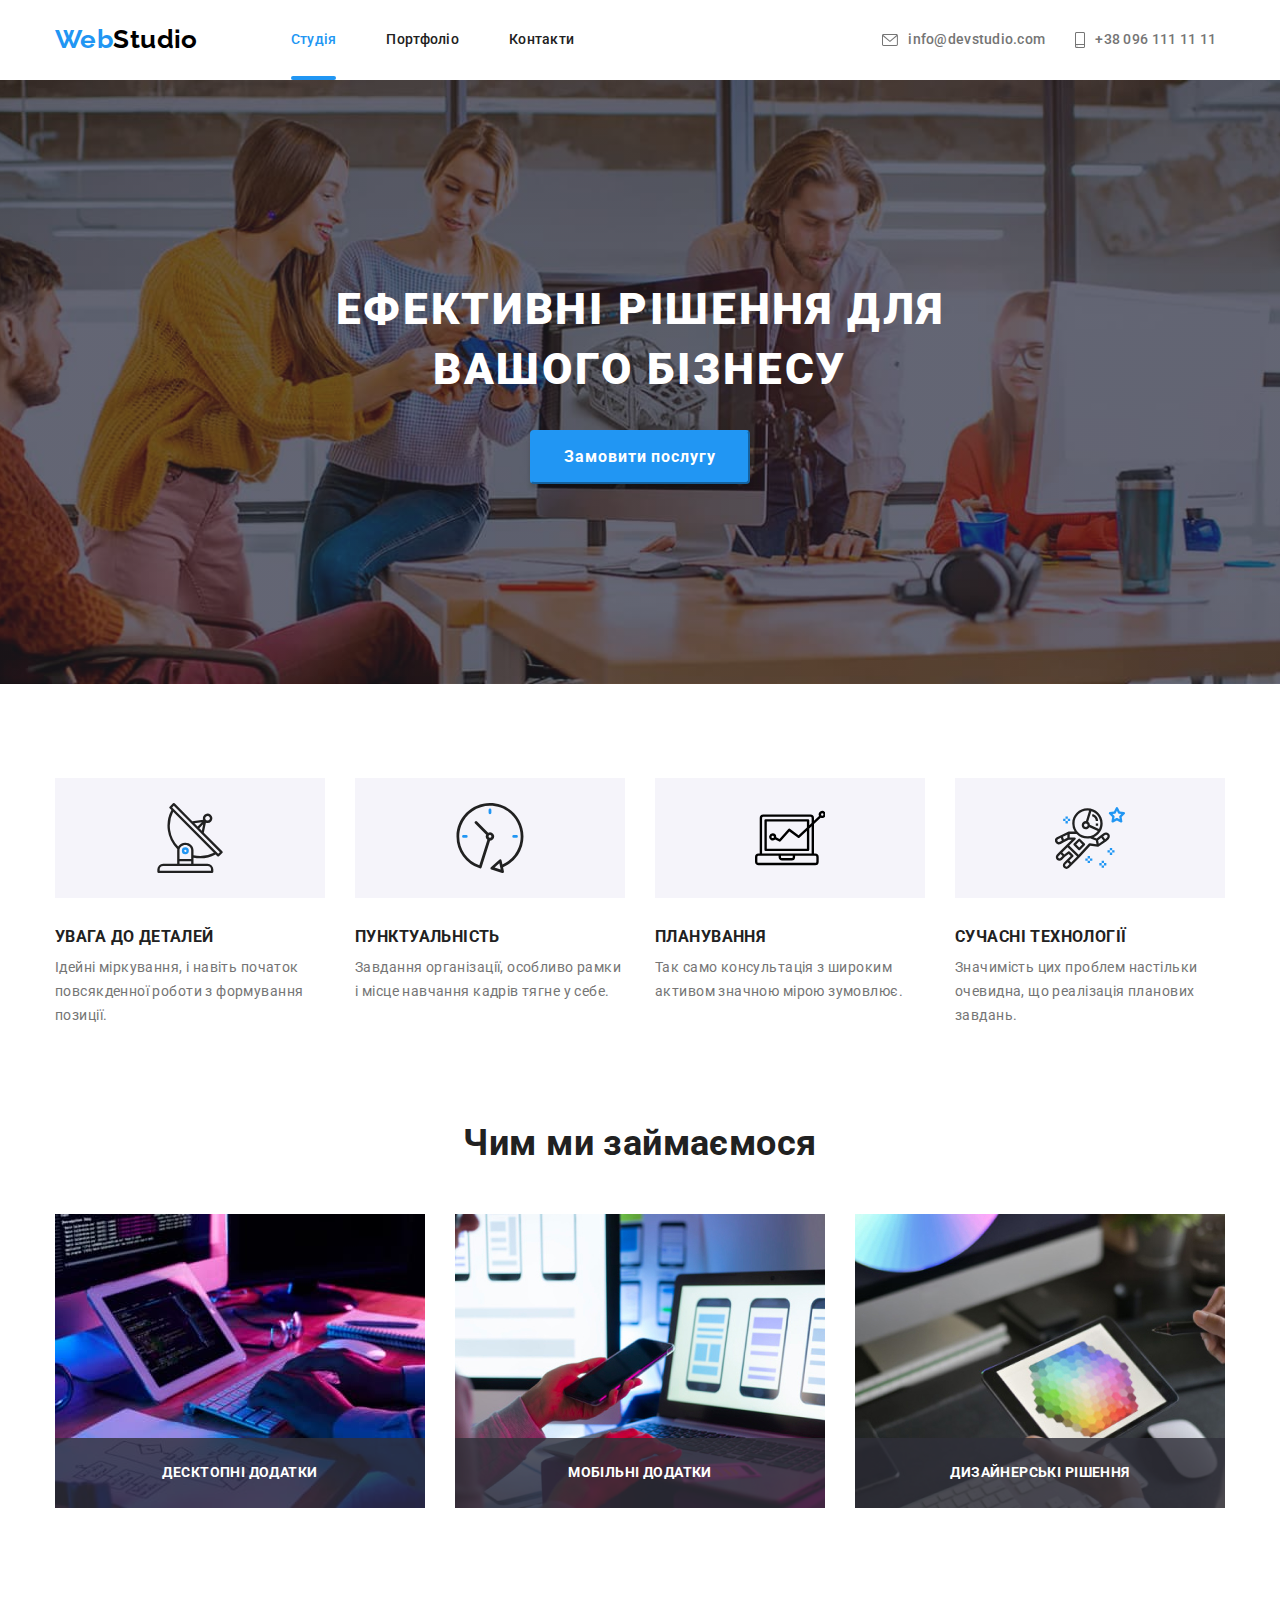
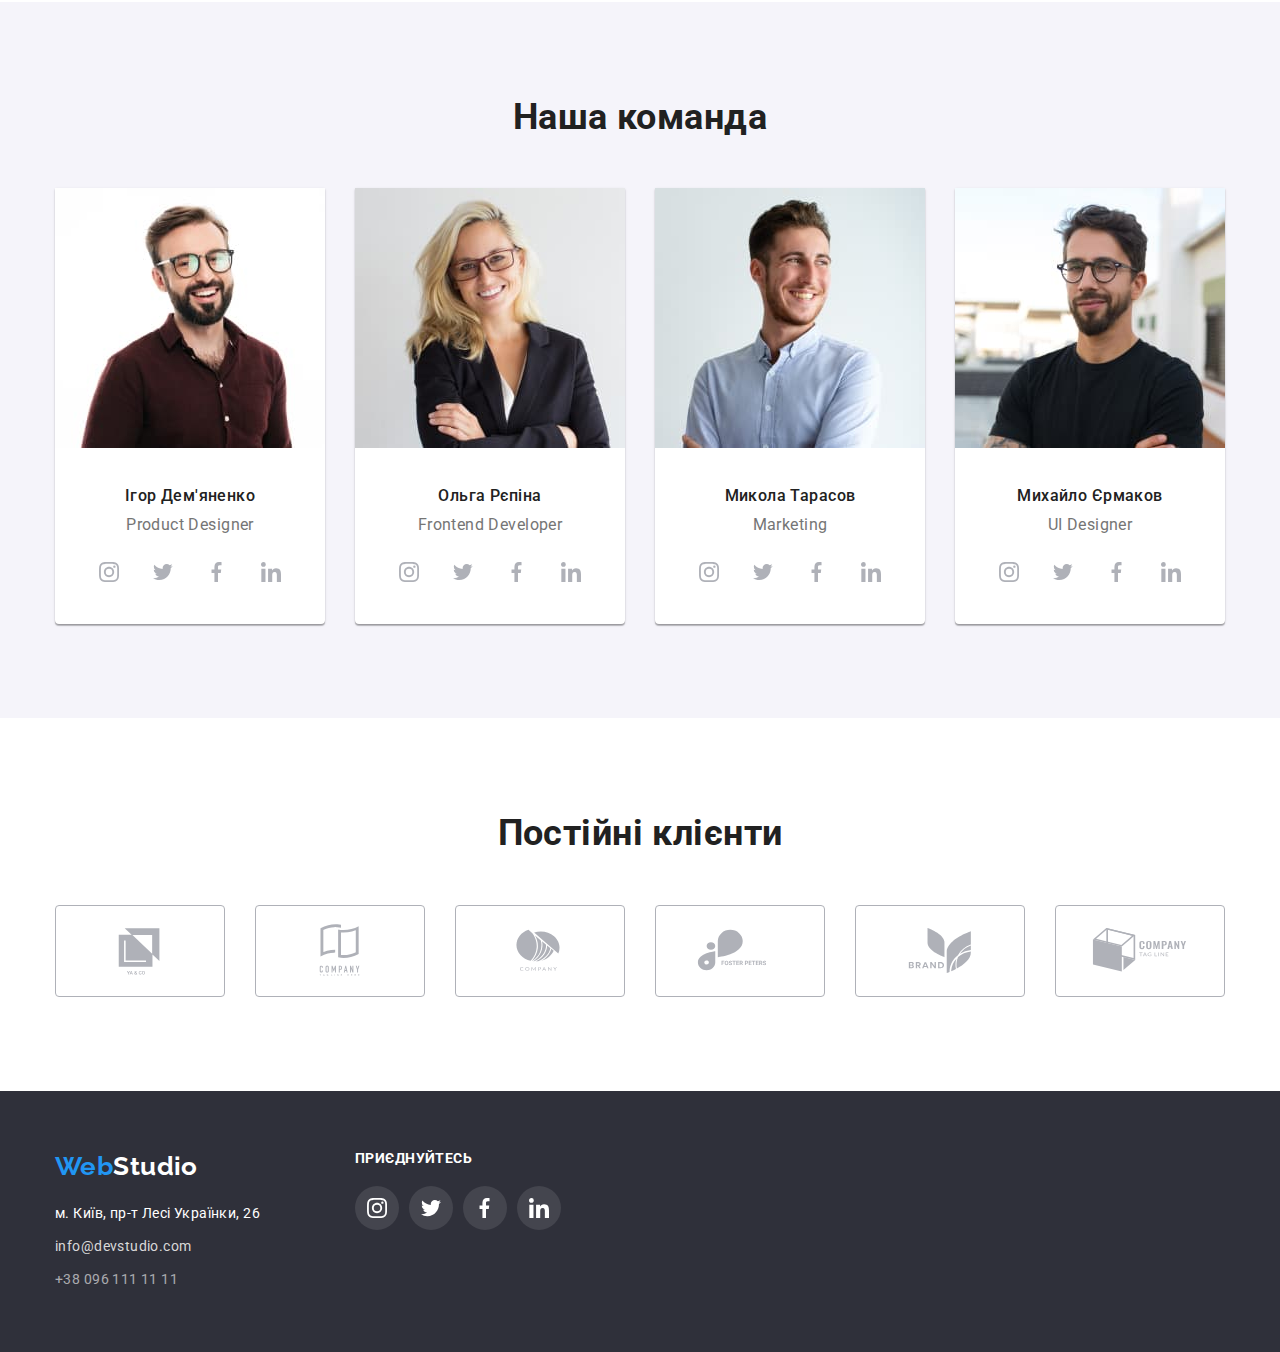
==== index.html @ 81629dce "copy hw5" ====
<!DOCTYPE html>
<html lang="uk">
  <head>
    <meta charset="UTF-8" />
    <meta http-equiv="X-UA-Compatible" content="IE=edge" />
    <meta name="viewport" content="width=device-width, initial-scale=1.0" />
    <title>WebStudio</title>
    <link
      rel="stylesheet"
      href="https://cdnjs.cloudflare.com/ajax/libs/modern-normalize/1.1.0/modern-normalize.min.css"
    />
    <link rel="stylesheet" href="./css/styles.css" />
    <link rel="preconnect" href="https://fonts.googleapis.com" />
    <link rel="preconnect" href="https://fonts.gstatic.com" crossorigin />
    <link
      href="https://fonts.googleapis.com/css2?family=Raleway:wght@700&family=Roboto:wght@400;500;700;900&display=swap"
      rel="stylesheet"
    />
  </head>
  <body>
    <header>
      <div class="container header">
        <a href="./index.html" class="logo link">
          <span class="accent">Web</span>Studio</a
        >
        <nav>
          <ul class="site-nav list">
            <li class="site--nav-item">
              <a href="./index.html" class="link current">Студія</a>
            </li>
            <li class="site--nav-item">
              <a href="./portfolio.html" class="link">Портфоліо</a>
            </li>
            <li class="site--nav-item">
              <a href="#" class="link">Контакти</a>
            </li>
          </ul>
        </nav>
        <ul class="contact-list list">
          <li class="contact-list-item">
            <a href="mailto:info@devstudio.com" class="link contact-link">
              <svg class="contact-icon" width="16" height="12">
                <use href="./images/symbol-defs.svg#icon-envelope"></use>
              </svg>
              info@devstudio.com</a
            >
          </li>
          <li class="contact-list-item">
            <a href="tel:+380961111111" class="link contact-link">
              <svg class="contact-icon" width="10" height="16">
                <use href="./images/symbol-defs.svg#icon-smartphone"></use>
              </svg>
              +38 096 111 11 11</a
            >
          </li>
        </ul>
      </div>
    </header>
    <main>
      <section class="section hero">
        <div class="container hero-container">
          <h1 class="hero-title">Ефективні рішення для вашого бізнесу</h1>
          <button data-modal-open type="button" class="button">Замовити послугу</button>
        </div>
      </section>
      <section class="section">
        <div class="container">
          <h2 class="visually-hidden">Особливості</h2>
          <ul class="advances-list list">
            <li class="list-item">
              <div class="advances-icon">
                <svg width="70" height="70">
                  <use href="./images/symbol-defs.svg#icon-antenna"></use>
                </svg>
              </div>
              <h3 class="caption">УВАГА ДО ДЕТАЛЕЙ</h3>
              <p>
                Ідейні міркування, і навіть початок повсякденної роботи з
                формування позиції.
              </p>
            </li>
            <li class="list-item">
              <div class="advances-icon">
                <svg width="70" height="70">
                  <use href="./images/symbol-defs.svg#icon-clock"></use>
                </svg>
              </div>
              <h3 class="caption">ПУНКТУАЛЬНІСТЬ</h3>
              <p>
                Завдання організації, особливо рамки і місце навчання кадрів
                тягне у себе.
              </p>
            </li>
            <li class="list-item">
              <div class="advances-icon">
                <svg width="70" height="70">
                  <use href="./images/symbol-defs.svg#icon-monitor"></use>
                </svg>
              </div>
              <h3 class="caption">ПЛАНУВАННЯ</h3>
              <p>
                Так само консультація з широким активом значною мірою зумовлює.
              </p>
            </li>
            <li class="list-item">
              <div class="advances-icon">
                <svg width="70" height="70">
                  <use href="./images/symbol-defs.svg#icon-astronaut"></use>
                </svg>
              </div>
              <h3 class="caption">СУЧАСНІ ТЕХНОЛОГІЇ</h3>
              <p>
                Значимість цих проблем настільки очевидна, що реалізація
                планових завдань.
              </p>
            </li>
          </ul>
        </div>
      </section>
      <section class="section work">
        <div class="container">
          <h2 class="work-title">Чим ми займаємося</h2>
          <ul class="list work-list">
            <li class="work-list-item">
              <div class="name-photo-thumb">
                <img class="img"
                  src="./images/box1.jpg"
                  alt="процес програмування"
                  width="370"
                  height="294"
                />
                <div class="name-photo"><h3 class="name-photo-text">ДЕСКТОПНІ ДОДАТКИ</h3></div>
              </div>
            </li>
            <li class="work-list-item">
              <div class="name-photo-thumb">
                <img class="img"
                  src="./images/box2.jpg"
                  alt="процес програмування"
                  width="370"
                  height="294"
                />
                <div class="name-photo"><h3 class="name-photo-text">МОБІЛЬНІ ДОДАТКИ</h3></div>
              </div>
            </li>
            <li class="work-list-item">
              <div class="name-photo-thumb">
                <img class="img"
                  src="./images/box3.jpg"
                  alt="процес програмування"
                  width="370"
                  height="294"
                />
                <div class="name-photo"><h3 class="name-photo-text">ДИЗАЙНЕРСЬКІ РІШЕННЯ</h3></div>
              </div>
            </li>
          </ul>
        </div>
      </section>
      <section class="section team">
        <div class="container">
          <h2 class="team-title">Наша команда</h2>
          <ul class="list team-list">
            <li class="team-list-item">
              <img
                class="team-photo"
                src="./images/img1.jpg"
                alt="Фото співробітника"
                width="270"
              />
              <h3 class="employee">Ігор Дем'яненко</h3>
              <p class="post">Product Designer</p>
              <ul class="list employee-icons">
                <li class="employee-link-item">
                  <a class="employee-link" href="">
                    <svg class="employee-social-icon" width="20" height="20">
                      <use
                        href="./images/symbol-defs.svg#icon-instagram"
                      ></use></svg>
                  </a>
                </li>
                <li class="employee-link-item">
                  <a class="employee-link" href="">
                    <svg class="employee-social-icon" width="20" height="20">
                      <use
                        href="./images/symbol-defs.svg#icon-twitter"
                      ></use></svg>
                  </a>
                </li>
                <li class="employee-link-item">
                  <a class="employee-link" href="">
                    <svg class="employee-social-icon" width="20" height="20">
                      <use
                        href="./images/symbol-defs.svg#icon-facebook"
                      ></use></svg>
                  </a>
                </li>
                <li class="employee-link-item">
                  <a class="employee-link" href="">
                    <svg class="employee-social-icon" width="20" height="20">
                      <use
                        href="./images/symbol-defs.svg#icon-linkedin"
                      ></use></svg>
                  </a>
                </li>
              </ul>
            </li>
            <li class="team-list-item">
              <img
                class="team-photo"
                src="./images/img2.jpg"
                alt="Фото співробітника"
                width="270"
              />
              <h3 class="employee">Ольга Рєпіна</h3>
              <p class="post">Frontend Developer</p>
              <ul class="list employee-icons">
                <li class="employee-link-item">
                  <a class="employee-link" href="">
                    <svg class="employee-social-icon" width="20" height="20">
                      <use
                        href="./images/symbol-defs.svg#icon-instagram"
                      ></use></svg>
                  </a>
                </li>
                <li class="employee-link-item">
                  <a class="employee-link" href="">
                    <svg class="employee-social-icon" width="20" height="20">
                      <use
                        href="./images/symbol-defs.svg#icon-twitter"
                      ></use></svg>
                  </a>
                </li>
                <li class="employee-link-item">
                  <a class="employee-link" href="">
                    <svg class="employee-social-icon" width="20" height="20">
                      <use
                        href="./images/symbol-defs.svg#icon-facebook"
                      ></use></svg>
                  </a>
                </li>
                <li class="employee-link-item">
                  <a class="employee-link" href="">
                    <svg class="employee-social-icon" width="20" height="20">
                      <use
                        href="./images/symbol-defs.svg#icon-linkedin"
                      ></use></svg>
                  </a>
                </li>
              </ul>
            </li>
            <li class="team-list-item">
              <img
                class="team-photo"
                src="./images/img3.jpg"
                alt="Фото співробітника"
                width="270"
              />
              <h3 class="employee">Микола Тарасов</h3>
              <p class="post">Marketing</p>
              <ul class="list employee-icons">
                <li class="employee-link-item">
                  <a class="employee-link" href="">
                    <svg class="employee-social-icon" width="20" height="20">
                      <use
                        href="./images/symbol-defs.svg#icon-instagram"
                      ></use></svg>
                  </a>
                </li>
                <li class="employee-link-item">
                  <a class="employee-link" href="">
                    <svg class="employee-social-icon" width="20" height="20">
                      <use
                        href="./images/symbol-defs.svg#icon-twitter"
                      ></use></svg>
                  </a>
                </li>
                <li class="employee-link-item">
                  <a class="employee-link" href="">
                    <svg class="employee-social-icon" width="20" height="20">
                      <use
                        href="./images/symbol-defs.svg#icon-facebook"
                      ></use></svg>
                  </a>
                </li>
                <li class="employee-link-item">
                  <a class="employee-link" href="">
                    <svg class="employee-social-icon" width="20" height="20">
                      <use
                        href="./images/symbol-defs.svg#icon-linkedin"
                      ></use></svg>
                  </a>
                </li>
              </ul>
            </li>
            <li class="team-list-item">
              <img
                class="team-photo"
                src="./images/img4.jpg"
                alt="Фото співробітника"
                width="270"
              />
              <h3 class="employee">Михайло Єрмаков</h3>
              <p class="post">UI Designer</p>
              <ul class="list employee-icons">
                <li class="employee-link-item">
                  <a class="employee-link" href="">
                    <svg class="employee-social-icon" width="20" height="20">
                      <use
                        href="./images/symbol-defs.svg#icon-instagram"
                      ></use></svg>
                  </a>
                </li>
                <li class="employee-link-item">
                  <a class="employee-link" href="">
                    <svg class="employee-social-icon" width="20" height="20">
                      <use
                        href="./images/symbol-defs.svg#icon-twitter"
                      ></use></svg>
                  </a>
                </li>
                <li class="employee-link-item">
                  <a class="employee-link" href="">
                    <svg class="employee-social-icon" width="20" height="20">
                      <use
                        href="./images/symbol-defs.svg#icon-facebook"
                      ></use></svg>
                  </a>
                </li>
                <li class="employee-link-item">
                  <a class="employee-link" href="">
                    <svg class="employee-social-icon" width="20" height="20">
                      <use
                        href="./images/symbol-defs.svg#icon-linkedin"
                      ></use></svg>
                  </a>
                </li>
              </ul>
            </li>
          </ul>
        </div>
      </section>
      <section class="section">
        <div class="container">
          <h2 class="clients-title">Постійні клієнти</h2>
          <ul class="list clients-list">
            <li>
              <a class="clients-links" href="">
                <svg class="clients-icon" width="106" height="60">
                  <use href="./images/symbol-defs.svg#icon-client1"></use>
                </svg>
              </a>
            </li>
            <li>
              <a class="clients-links" href="">
                <svg class="clients-icon" width="106" height="60">
                  <use href="./images/symbol-defs.svg#icon-client2"></use>
                </svg>
              </a>
            </li>
            <li>
              <a class="clients-links" href="">
                <svg class="clients-icon" width="106" height="60">
                  <use href="./images/symbol-defs.svg#icon-client3"></use>
                </svg>
              </a>
            </li>
            <li>
              <a class="clients-links" href="">
                <svg class="clients-icon" width="106" height="60">
                  <use href="./images/symbol-defs.svg#icon-client4"></use>
                </svg>
              </a>
            </li>
            <li>
              <a class="clients-links" href="">
                <svg class="clients-icon" width="106" height="60">
                  <use href="./images/symbol-defs.svg#icon-client5"></use>
                </svg>
              </a>
            </li>
            <li>
              <a class="clients-links" href="">
                <svg class="clients-icon" width="106" height="60">
                  <use href="./images/symbol-defs.svg#icon-client6"></use>
                </svg>
              </a>
            </li>
          </ul>
        </div>
      </section>
    </main>
    <footer class="footer">
      <div class="container footer-container">
        <div class="address-block">
          <a href="./index.html" class="link logo-second"
            ><span class="accent">Web</span>Studio</a
          >
          <address>
            <ul class="address-list list">
              <li>
                <a
                  href="https://goo.gl/maps/CPtrU1FHBa2aNyZL9"
                  target="_blank"
                  rel="noopener noreferrer"
                  class="address link"
                  >м. Київ, пр-т Лесі Українки, 26</a
                >
              </li>
              <li>
                <a href="mailto:info@devstudio.com" class="mail link"
                  >info@devstudio.com</a
                >
              </li>
              <li>
                <a href="tel:+380961111111" class="tel link"
                  >+38 096 111 11 11</a>
              </li>
            </ul>
          </address>
        </div>
        <div class="join">
          <span class="join-us">ПРИЄДНУЙТЕСЬ</span>
          <ul class="list join-list">
            <li>
              <a class="join-link" href="">
                <svg width="20" height="20">
                  <use
                    href="./images/symbol-defs.svg#icon-instagram2"
                  ></use></svg>
              </a>
            </li>
            <li>
              <a class="join-link" href="">
                <svg width="20" height="20">
                  <use href="./images/symbol-defs.svg#icon-twitter2"></use></svg>
              </a>
            </li>
            <li>
              <a class="join-link" href="">
                <svg width="20" height="20">
                  <use
                    href="./images/symbol-defs.svg#icon-facebook2"
                  ></use></svg>
              </a>
            </li>
            <li>
              <a class="join-link" href="">
                <svg width="20" height="20">
                  <use
                    href="./images/symbol-defs.svg#icon-linkedin2"
                  ></use></svg>
              </a>
            </li>
          </ul>
        </div>
      </div>
    </footer>

    <div data-modal  class="backdrop is-hidden">
      <div class="modal">
        <button class="close-button" data-modal-close>
          <svg class="cross" width="11" height="11">
            <use href="./images/symbol-defs.svg#icon-cross"></use>
          </svg>
        </button>
        
      </div>
    </div>
    <script src="./js/modal.js"></script>
  </body>
</html>
---- css/styles.css ----
:root {
  --primary-text-color: #757575;
  --title-text-color: #212121;
  --accent-color: #2196f3;
  --hover-button-color: #188ce8;
  --primary-white-color: #ffffff;
  --background-color: #f5f5f5;
  --black-for-logo: #000000;
  --mail-color: #d9d9d9;
  --tel-color: rgba(255, 255, 255, 0.6);
  --button-color: #f5f4fa;
  --background-footer-color: #2f303a;
  --border-color: #eeeeee;
  --hero-background: #c4c4c4;
  --backrgound-link-footer: rgba(255, 255, 255, 0.1);
  --icons-color: #afb1b8;
}
/* general */
body {
  background-color: var(--primary-white-color);
  color: var(--primary-text-color);
  font-family: "Roboto", "Verdana", "Tahoma", sans-serif;
  font-style: normal;
  font-size: 14px;
  line-height: 1.71;
  letter-spacing: 0.03em;
}
h1,
h2,
h3,
p {
  margin-top: 0;
  margin-bottom: 0;
}
.list {
  list-style: none;
  margin: 0;
  padding: 0;
}
.link {
  text-decoration: none;
}
.container {
  width: 1200px;
  padding-left: 15px;
  padding-right: 15px;
  margin-left: auto;
  margin-right: auto;
}
.section {
  padding-top: 94px;
  padding-bottom: 94px;
}
/* -----------header------------- */

.container.header {
  display: flex;
  align-items: center;
}
.main-header {
  border-bottom: 1px solid #ececec;
}
.logo {
  display: flex;
  color: var(--black-for-logo);
  font-family: "Raleway", "Roboto", sans-serif;
  font-weight: 700;
  font-size: 26px;
  line-height: 1.2;
  margin-right: 93px;
}
.accent {
  color: var(--accent-color);
}

/* site-nav */
.site-nav {
  display: flex;
}
.site--nav-item {
  position: relative;
}
.site--nav-item:not(:last-child) {
  margin-right: 50px;
}
.site-nav .link {
  display: block;
  color: var(--title-text-color);
  font-weight: 500;
  line-height: 1.14;
  letter-spacing: 0.02em;
  padding-top: 32px;
  padding-bottom: 32px;
  transition-property: color;
  transition-duration: 250ms;
  transition-timing-function: cubic-bezier(0.4, 0, 0.2, 1);
}

.site-nav .link:hover,
.site-nav .link:focus {
  color: var(--accent-color);
}
/* contacts */
.contact-list {
  display: flex;
  margin-left: 308px;

  align-items: center;
}

.contact-list-item:not(:last-child) {
  margin-right: 30px;
}
.contact-link {
  display: flex;
  align-items: center;
  color: var(--primary-text-color);
  font-weight: 500;
  line-height: 1.14;
  letter-spacing: 0.02em;
  padding-top: 32px;
  padding-bottom: 32px;
  transition-property: color;
  transition-duration: 250ms;
  transition-timing-function: cubic-bezier(0.4, 0, 0.2, 1);
}

.contact-link:hover,
.contact-link:focus {
  color: var(--accent-color);
}

.contact-icon {
  margin-right: 10px;
  fill: currentColor;
}

.site-nav .current {
  color: var(--accent-color);
}

.current::after {
  content: "";
  position: absolute;
  width: 100%;
  height: 4px;
  border-radius: 2px;
  background-color: var(--accent-color);
  left: 0;
  bottom: 0;
}

/* footer */
.footer {
  background-color: var(--background-footer-color);
  padding-top: 60px;
  padding-bottom: 60px;
}
.footer-container {
  display: flex;
}
.logo-second {
  display: block;
  color: var(--primary-white-color);
  font-family: "Raleway", "Roboto", sans-serif;
  font-weight: 700;
  font-size: 26px;
  line-height: 1.2;
  margin-bottom: 20px;
}
.accent {
  color: var(--accent-color);
}
.address-list {
  font-style: normal;
}
.address-list .address {
  display: block;
  color: var(--primary-white-color);
  margin-bottom: 9px;
}

.address-list .mail {
  display: block;
  color: var(--mail-color);
  margin-bottom: 9px;
}
.address-list .tel {
  color: var(--tel-color);
}
.address,
.mail,
.tel {
  transition-property: color;
  transition-duration: 250ms;
  transition-timing-function: cubic-bezier(0.4, 0, 0.2, 1);
}
.address:hover,
.address:focus,
.mail:hover,
.mail:focus,
.tel:hover,
.tel:focus {
  color: var(--accent-color);
}

.join {
  margin-left: 95px;
}
.join-us {
  display: block;
  font-weight: 700;
  font-size: 14px;
  line-height: 1.14;
  letter-spacing: 0.03em;
  margin-bottom: 40px;
  color: var(--primary-white-color);
  margin-bottom: 20px;
}
.join-list {
  display: flex;
  gap: 10px;
}

.join-link {
  display: flex;
  align-items: center;
  justify-content: center;
  width: 44px;
  height: 44px;
  background-color: var(--backrgound-link-footer);
  border-radius: 50%;
  transition-property: background-color;
  transition-duration: 250ms;
  transition-timing-function: cubic-bezier(0.4, 0, 0.2, 1);
}

.join-link:hover,
.join-link:focus {
  background-color: var(--accent-color);
}
/* main page */

/* hero */
.section.hero {
  max-width: 1600px;
  padding-top: 200px;
  padding-bottom: 200px;
  background-image: linear-gradient(
      rgba(47, 48, 58, 0.4),
      rgba(47, 48, 58, 0.4)
    ),
    url(../images/herobackgroun.jpg);
  background-repeat: no-repeat;
  background-position: 50% 50%;
  background-color: var(--hero-background);
  margin-left: auto;
  margin-right: auto;
  background-size: cover;
}

.hero {
  text-align: center;
}

.hero-title {
  margin-bottom: 30px;
  width: 696px;
  margin-left: auto;
  margin-right: auto;
  color: var(--primary-white-color);
  font-weight: 900;
  font-size: 44px;
  line-height: 1.36;
  text-align: center;
  letter-spacing: 0.06em;
  text-transform: uppercase;
}
.button {
  padding: 10px 32px;
  color: var(--primary-white-color);
  background-color: var(--accent-color);
  box-shadow: 0px 4px 4px rgba(0, 0, 0, 0.15);
  border-radius: 4px;
  border-color: var(--accent-color);
  font-weight: 700;
  font-size: 16px;
  line-height: 1.88;
  text-align: center;
  letter-spacing: 0.06em;
  cursor: pointer;
  transition-property: background-color;
  transition-duration: 250ms;
  transition-timing-function: cubic-bezier(0.4, 0, 0.2, 1);
}
.button:hover,
.button:focus {
  background-color: var(--hover-button-color);
}

/* advances */
.advances-list.list {
  display: flex;
}
.advances-list .list-item:not(:last-child) {
  margin-right: 30px;
}
.visually-hidden {
  position: absolute;
  white-space: nowrap;
  width: 1px;
  height: 1px;
  overflow: hidden;
  border: 0;
  padding: 0;
  clip: rect(0 0 0 0);
  clip-path: inset(50%);
  margin: -1px;
}

.advances-icon {
  display: flex;
  background-color: var(--button-color);
  width: 270px;
  height: 120px;
  align-items: center;
  justify-content: center;
  margin-bottom: 30px;
}
.caption {
  color: var(--title-text-color);
  font-weight: 700;
  line-height: 1.14;
  margin-bottom: 10px;
}

/* our work */
.section.work {
  padding-top: 0px;
}
.work-list {
  display: flex;
}
.work-list-item:not(:last-child) {
  margin-right: 30px;
}
/* .work-list-item {
  list-style: none;
} */
.work-title,
.team-title,
.clients-title {
  color: var(--title-text-color);
  font-weight: 700;
  font-size: 36px;
  line-height: 1.17;
  text-align: center;
  margin-bottom: 50px;
}
.img {
  display: block;
}
.name-photo-thumb {
  position: relative;
  display: block;
}

.name-photo {
  position: absolute;
  left: 0;
  bottom: 0;
  display: flex;
  justify-content: center;
  align-items: center;
  width: 370px;
  height: 70px;
  background-color: rgba(47, 48, 58, 0.8);
}
.name-photo-text {
  font-weight: 700;
  font-size: 14px;
  line-height: 1.14;
  text-align: center;
  letter-spacing: 0.03em;
  color: rgba(255, 255, 255, 1);
}

/* team */
.team {
  background-color: var(--button-color);
}
.team-list {
  display: flex;
}
.team-list-item {
  background-color: var(--primary-white-color);
  box-shadow: 0px 1px 3px rgba(0, 0, 0, 0.12), 0px 1px 1px rgba(0, 0, 0, 0.14),
    0px 2px 1px rgba(0, 0, 0, 0.2);
  border-radius: 0px 0px 4px 4px;
}
.team-list-item:not(:last-child) {
  margin-right: 30px;
}
.team-photo {
  margin-bottom: 30px;
}
.employee {
  color: var(--title-text-color);
  font-weight: 500;
  font-size: 16px;
  line-height: 1.19;
  text-align: center;
  margin-bottom: 10px;
}
.post {
  margin-bottom: 16px;
  font-size: 16px;
  line-height: 1.19;
  text-align: center;
}

.employee-link {
  display: flex;
  align-items: center;
  justify-content: center;
  width: 44px;
  height: 44px;
  /* background-color: teal; */
  color: var(--icons-color);
  border-radius: 50%;
  margin-bottom: 30px;
  transition: background-color 250ms cubic-bezier(0.4, 0, 0.2, 1),
    color 250ms cubic-bezier(0.4, 0, 0.2, 1);
}
.employee-link:hover {
  background-color: var(--accent-color);
  color: var(--primary-white-color);
}

.employee-icons {
  display: flex;
  align-items: center;
  justify-content: center;
  gap: 10px;
}
.employee-social-icon {
  fill: currentColor;
}

/* ------------------CLIENTS------- */
.clients-title {
  margin-bottom: 50px;
}

.clients-list {
  display: flex;
  gap: 30px;
}
.clients-links {
  display: flex;
  justify-content: center;
  align-items: center;
  min-height: 92px;
  width: 170px;
  color: var(--icons-color);
  border-radius: 4px;
  border: 1px solid var(--icons-color);
  transition: border 250ms cubic-bezier(0.4, 0, 0.2, 1),
    color 250ms cubic-bezier(0.4, 0, 0.2, 1);
}

.clients-links:hover,
.clients-links:focus {
  color: var(--accent-color);
  border: 1px solid var(--accent-color);
}
.clients-icon {
  fill: currentColor;
}

/*--------------------------portfolio page------------------- */

.filter {
  display: flex;
  justify-content: center;
  margin-bottom: 50px;
}
.filter-button {
  padding: 6px 25px 6px 25px;
}
.filter-item:not(:last-child) {
  margin-right: 8px;
}
.filter-button {
  color: var(--title-text-color);
  font-family: "Roboto", sans-serif;
  font-style: normal;
  font-weight: 500;
  font-size: 16px;
  line-height: 1.62;
  border: none;
  cursor: pointer;
  border-radius: 4px;
  transition: background-color 250ms cubic-bezier(0.4, 0, 0.2, 1),
    color 250ms cubic-bezier(0.4, 0, 0.2, 1),
    box-shadow 250ms cubic-bezier(0.4, 0, 0.2, 1),
    border-radius 250ms cubic-bezier(0.4, 0, 0.2, 1);
}

.filter-button:hover,
.filter-button:focus {
  background-color: var(--accent-color);
  color: var(--primary-white-color);
  box-shadow: 0px 3px 1px rgba(0, 0, 0, 0.1), 0px 1px 2px rgba(0, 0, 0, 0.08),
    0px 2px 2px rgba(0, 0, 0, 0.12);
  border-radius: 4px;
}
.portfolio {
  display: flex;
  flex-wrap: wrap;
}
.portfolio-item {
  position: relative;
}
.overlay {
  position: relative;
  overflow: hidden;
}
.overlay-text {
  position: absolute;
  width: 100%;
  height: 100%;
  top: 0;
  left: 0;
  padding: 63px 24px;
  background-color: rgba(33, 150, 243, 0.9);
  transform: translateY(100%);
  transition: transform 250ms cubic-bezier(0.4, 0, 0.2, 1);
  color: var(--primary-white-color);
  font-size: 18px;
  line-height: 1.56;
  letter-spacing: 0.03em;
}
.portfolio-item:hover .overlay-text {
  transform: translateY(0);
}
/* .overlay-text {
  font-weight: 400;
  font-size: 18px;
  line-height: 1.56;
  letter-spacing: 0.03em;
  color: var(--primary-white-color);
 
} */

.portfolio-item {
  margin-right: 30px;
  margin-bottom: 30px;
  transition: box-shadow 250ms cubic-bezier(0.4, 0, 0.2, 1);
}
.portfolio-item:hover,
.portfolio-item:focus {
  box-shadow: 0px 1px 1px rgba(0, 0, 0, 0.12), 0px 4px 4px rgba(0, 0, 0, 0.06),
    1px 4px 6px rgba(0, 0, 0, 0.16);
}
.portfolio-photo {
  display: block;
}
.border {
  padding-top: 20px;
  border-right: 1px solid var(--border-color);
  border-bottom: 1px solid var(--border-color);
  border-left: 1px solid var(--border-color);
}
.portfolio-item:nth-child(3n) {
  margin-right: 0;
}
.portfolio-item:nth-last-child(-n + 3) {
  margin-bottom: 0;
}

.name {
  color: var(--title-text-color);
  font-weight: 700;
  font-size: 18px;
  line-height: 2;
  letter-spacing: 0.06em;
  margin-left: 24px;
  margin-bottom: 4px;
}

.form {
  color: var(--primary-text-color);
  font-size: 16px;
  line-height: 1.88;
  margin-left: 24px;
  margin-bottom: 20px;
}

.backdrop {
  position: fixed;
  top: 0;
  left: 0;
  width: 100%;
  height: 100%;
  background-color: rgba(0, 0, 0, 0.2);
}
.backdrop.is-hidden {
  opacity: 0;
  pointer-events: none;
  visibility: hidden;
}

.modal {
  position: absolute;
  top: 50%;
  left: 50%;
  transform: translate(-50%, -50%) scaleX(1);
  min-width: 528px;
  min-height: 581px;
  background-color: rgba(255, 255, 255, 1);
  transition: transform 250ms cubic-bezier(0.4, 0, 0.2, 1);
}
.backdrop.is-hidden .modal {
  transform: translate(-50%, -50%) scaleX(0.1);
}
.close-button {
  position: absolute;
  top: 8px;
  right: 8px;
  background: var(--primary-white-color);
  border: 1px solid rgba(0, 0, 0, 0.1);
  border-radius: 50%;
  width: 30px;
  height: 30px;
  display: flex;
  align-items: center;
  justify-content: center;
  transition: border 250ms cubic-bezier(0.4, 0, 0.2, 1);
}
.close-button:hover,
.close-button:focus {
  border: 1px solid var(--accent-color);
}
.cross {
  fill: var(--black-for-logo);
}
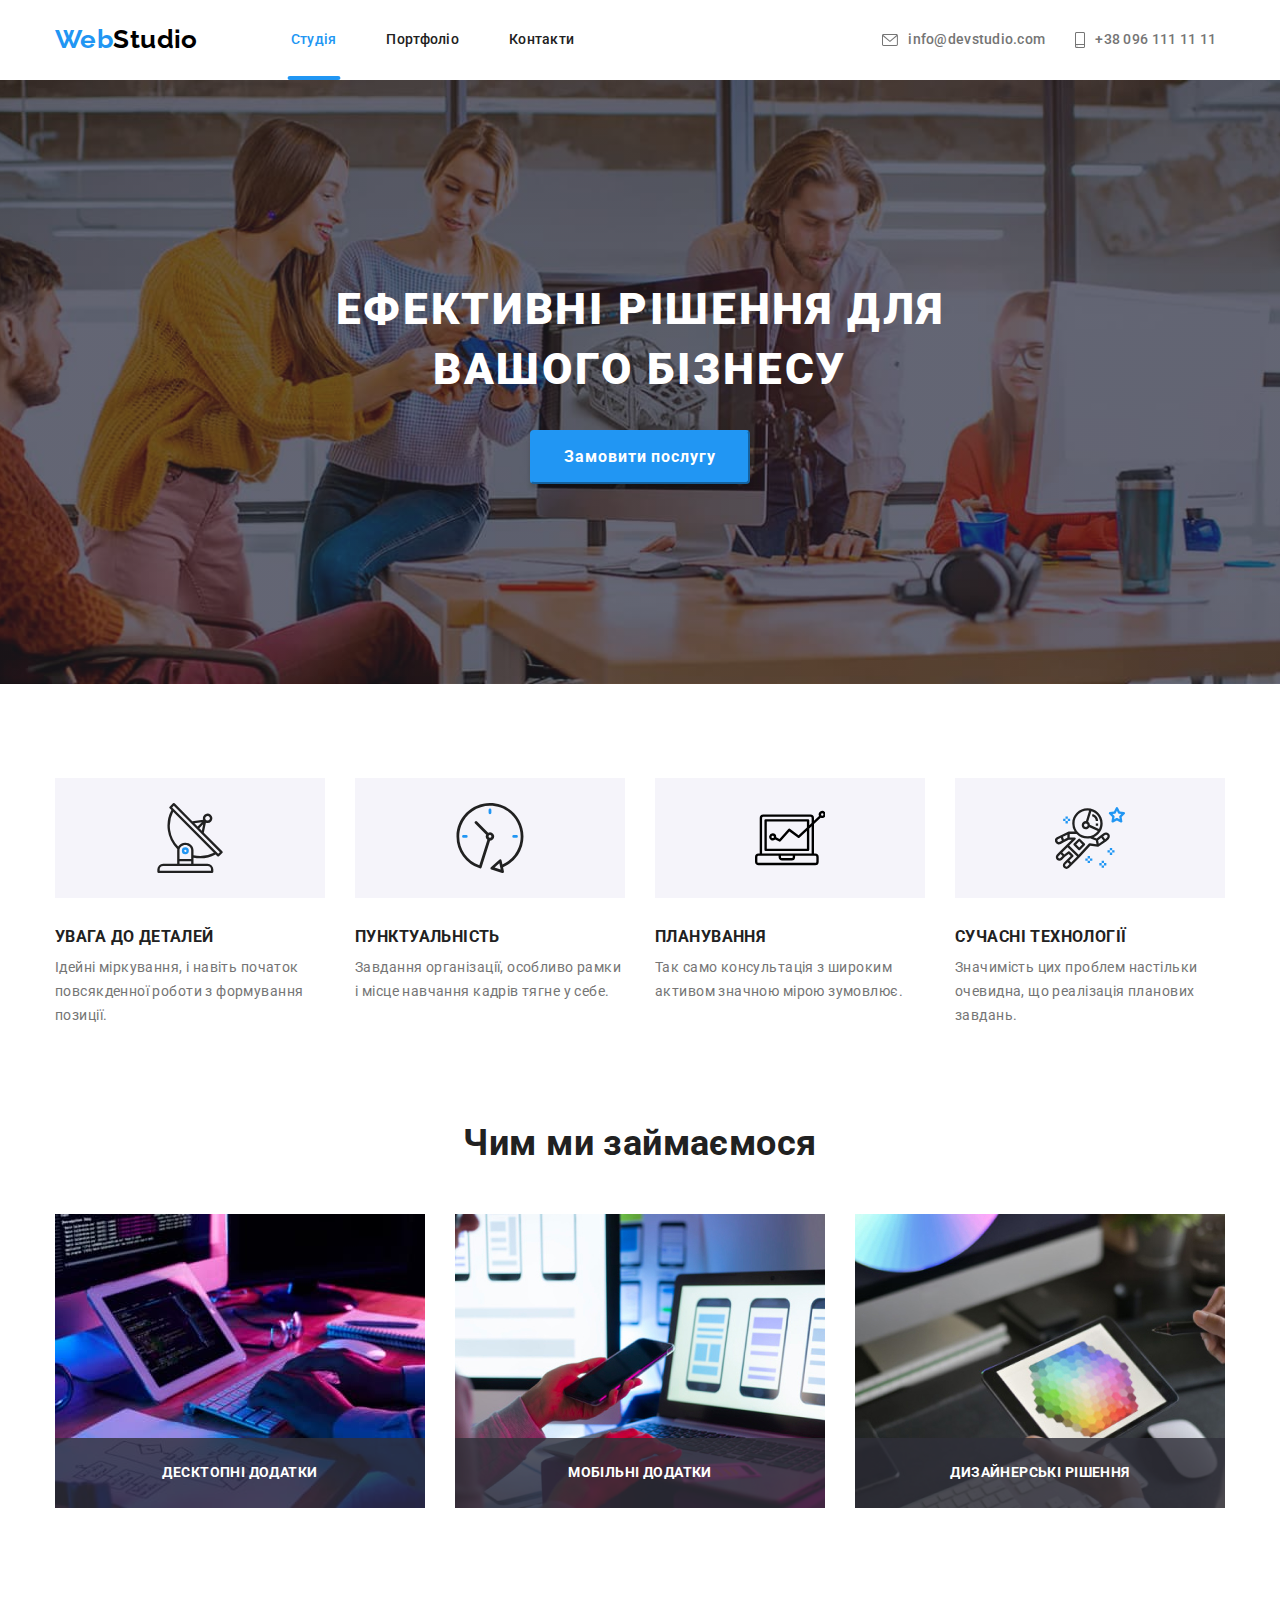
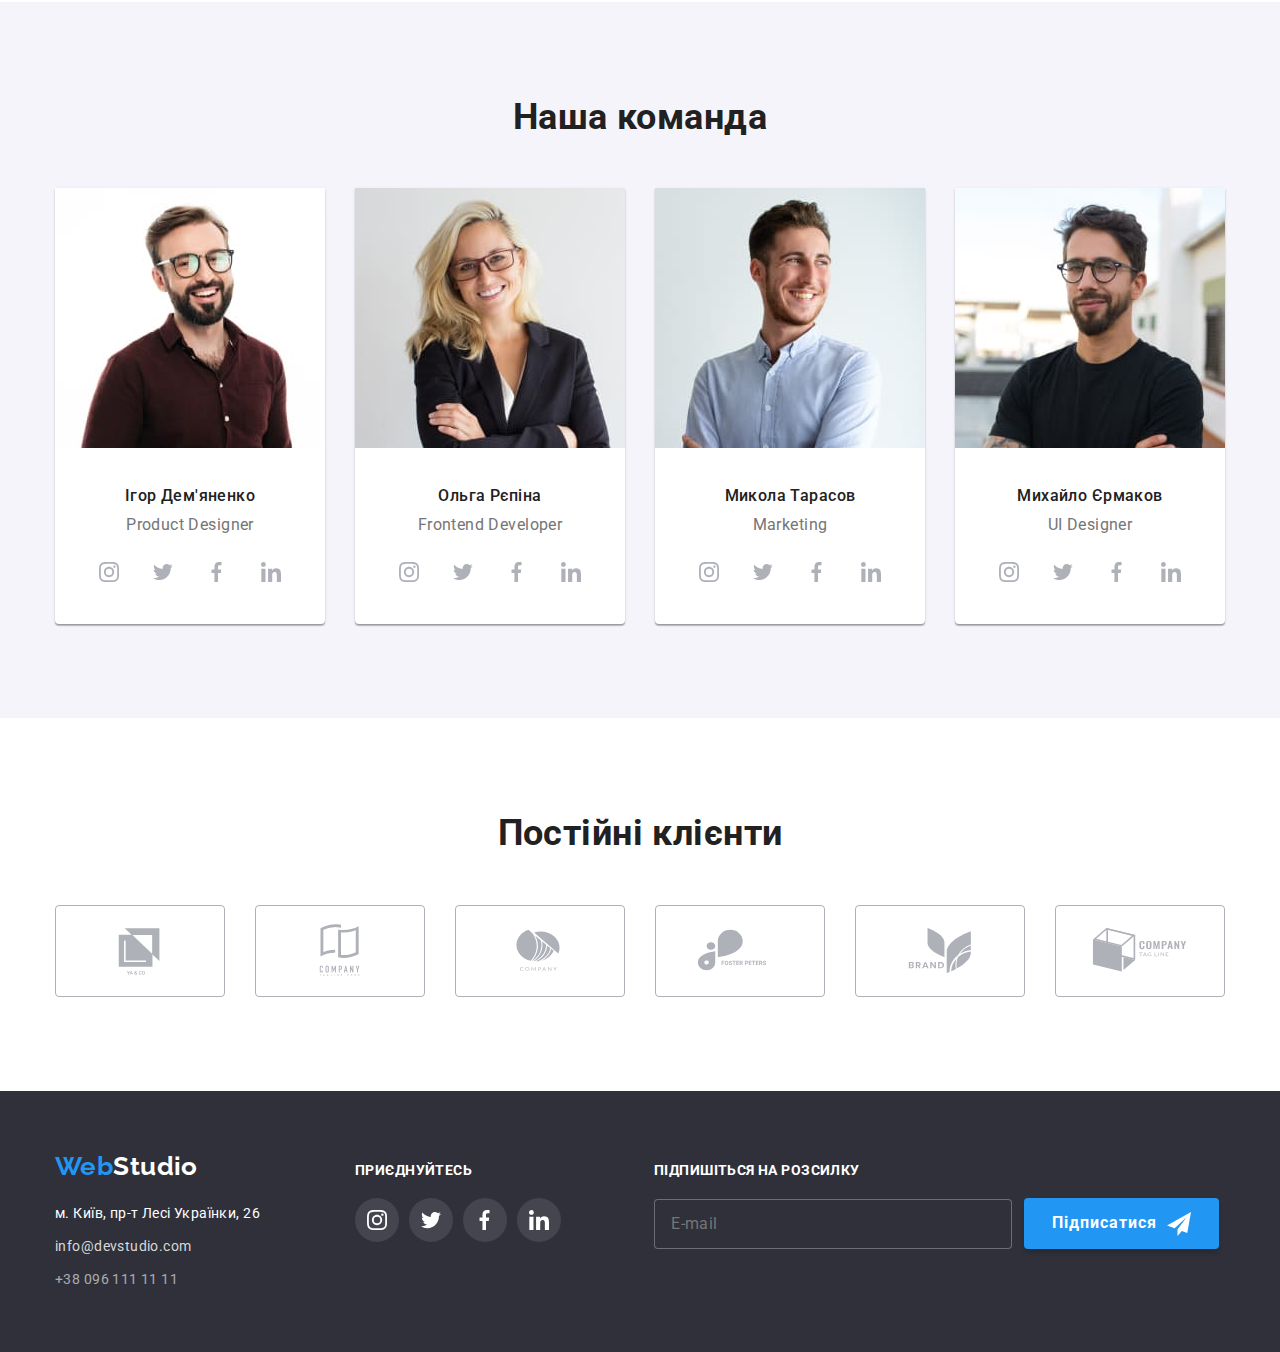
==== commit 38f903f3: "Update index.html" ====
--- a/index.html
+++ b/index.html
@@ -394,8 +394,7 @@
       <div class="container footer-container">
         <div class="address-block">
           <a href="./index.html" class="link logo-second"
-            ><span class="accent">Web</span>Studio</a
-          >
+            ><span class="accent">Web</span>Studio</a>
           <address>
             <ul class="address-list list">
               <li>
@@ -454,6 +453,24 @@
             </li>
           </ul>
         </div>
+
+        <div class="sign-up">
+          <form class="form-sign-up">
+
+              <p class="sign-up-title">ПІДПИШІТЬСЯ НА РОЗСИЛКУ</p>
+              <div class="sign-up-block">
+                <lable for="user-email" class="email-lable"></lable>
+                <input class="sign-up-email" type="email" name="email" id="user-email" placeholder="E-mail">
+                <button type="submit" class="btn-sign-up">Підписатися
+                  <svg class="plane-img" width="24" height="24">
+                    <use href="./images/symbol-defs.svg#plane"></use>
+                  </svg>
+                </button>
+              </div>
+          </form>
+
+      </div>
+
       </div>
     </footer>
 
@@ -465,6 +482,59 @@
           </svg>
         </button>
         
+
+        <div class="form-container">
+          <form class="user-information">
+              <h2 class="form-title">Залиште свої дані, ми вам передзвонимо</h2>
+
+              <label class="personal-inf">Ім'я
+              <div class="decor">
+              <input type="text" class="personal-data" name="user-name" autofocus>
+              <svg class="modal-icon" width="18" height="18">
+                  <use href="./images/symbol-defs.svg#icon-human"></use>
+              </svg>
+              </div>
+              </label>
+
+              <label class="personal-inf">Телефон
+              <div class="decor">
+              <input type="tel" name="user-tel" class="personal-data">
+              <svg class="modal-icon" width="18" height="18">
+                  <use href="./images/symbol-defs.svg#icon-phone"></use>
+              </svg>
+              </div>
+              </label>
+
+              <label class="personal-inf">Пошта
+              <div class="decor">
+              <input type="email" name="user-email" class="personal-data">
+              <svg class="modal-icon" width="18" height="18">
+                  <use href="./images/symbol-defs.svg#icon-mail"></use>
+              </svg>
+              </div>
+              </label>
+
+              <label class="personal-inf">Коментар
+              <textarea name="comments" id="user-comment"  rows="10" placeholder="Введіть текст" class="personal-data text-comment"></textarea>
+              </label>
+
+              <label class="agreement">
+              <input type="checkbox" class="user-agreement" name="user-agreement" value="submit">
+              
+              <svg class="agreement-img">
+                  <use href="./images/symbol-defs.svg#icon-square" width="16" height="15"></use>
+              </svg>
+              <span class="agreement-img-before"></span>
+              <p class="agreement-input">Погоджуюся з розсилкою та приймаю <a href="" class="agreement-link">Умови договору</a> </p>
+              </label>
+
+              <button type="submit" class="btn-send">Відправити</button>
+
+
+          </form>
+          </div>
+
+
       </div>
     </div>
     <script src="./js/modal.js"></script>
--- a/css/styles.css
+++ b/css/styles.css
@@ -148,6 +148,7 @@
   background-color: var(--accent-color);
   left: 0;
   bottom: 0;
+  transform: scaleX(1.15);
 }
 
 /* footer */
@@ -158,6 +159,7 @@
 }
 .footer-container {
   display: flex;
+  align-items: baseline;
 }
 .logo-second {
   display: block;
@@ -207,6 +209,7 @@
 .join {
   margin-left: 95px;
 }
+
 .join-us {
   display: block;
   font-weight: 700;
@@ -238,6 +241,67 @@
 .join-link:hover,
 .join-link:focus {
   background-color: var(--accent-color);
+}
+
+.sign-up {
+  margin-left: 93px;
+}
+.sign-up-title {
+  font-weight: 700;
+  font-size: 14px;
+  line-height: 1.14;
+  letter-spacing: 0.03em;
+  color: var(--primary-white-color);
+  margin-bottom: 20px;
+}
+
+.btn-sign-up {
+  background: var(--accent-color);
+  box-shadow: 0px 4px 4px rgba(0, 0, 0, 0.15);
+  border: none;
+  border-radius: 4px;
+  font-weight: 700;
+  font-size: 16px;
+  line-height: 1.88;
+  display: flex;
+  align-items: center;
+  text-align: center;
+  letter-spacing: 0.06em;
+  color: var(--primary-white-color);
+  padding: 10px 28px;
+  margin-left: 12px;
+}
+.plane-img {
+  margin-left: 10px;
+}
+/* 
+.sign-up-email,
+.btn-sign-up {
+  display: block;
+} */
+
+.sign-up-block{
+  display: flex;
+  align-items: center;
+
+  justify-content: center;
+}
+.sign-up-email {
+  padding-left: 16px;
+  width: 358px;
+  height: 50px;
+  background-color: var(--background-footer-color);
+  border: 1px solid rgba(255, 255, 255, 0.3);
+  border-radius: 4px;
+
+  font-family: "Roboto";
+  font-style: normal;
+  font-weight: 400;
+  font-size: 16px;
+  line-height: 1.25;
+  letter-spacing: 0.03em;
+
+  color: rgba(255, 255, 255, 0.6);
 }
 /* main page */
 
@@ -637,6 +701,7 @@
   align-items: center;
   justify-content: center;
   transition: border 250ms cubic-bezier(0.4, 0, 0.2, 1);
+  
 }
 .close-button:hover,
 .close-button:focus {
@@ -646,3 +711,29 @@
   fill: var(--black-for-logo);
 }
 
+.form-container {
+  padding: 40px;
+  
+}
+
+.user-information {
+  text-align: center;
+justify-content: center;
+}
+.btn-send {
+  background: var(--accent-color);
+box-shadow: 0px 4px 4px rgba(0, 0, 0, 0.15);
+border-radius: 4px;
+border: none;
+padding: 10px 52px;
+display: flex;
+align-items: center;
+text-align: center;
+color: var(--primary-white-color);
+font-weight: 700;
+font-size: 16px;
+line-height: 1.88;
+letter-spacing: 0.06em;
+margin-left: auto;
+margin-right: auto;
+}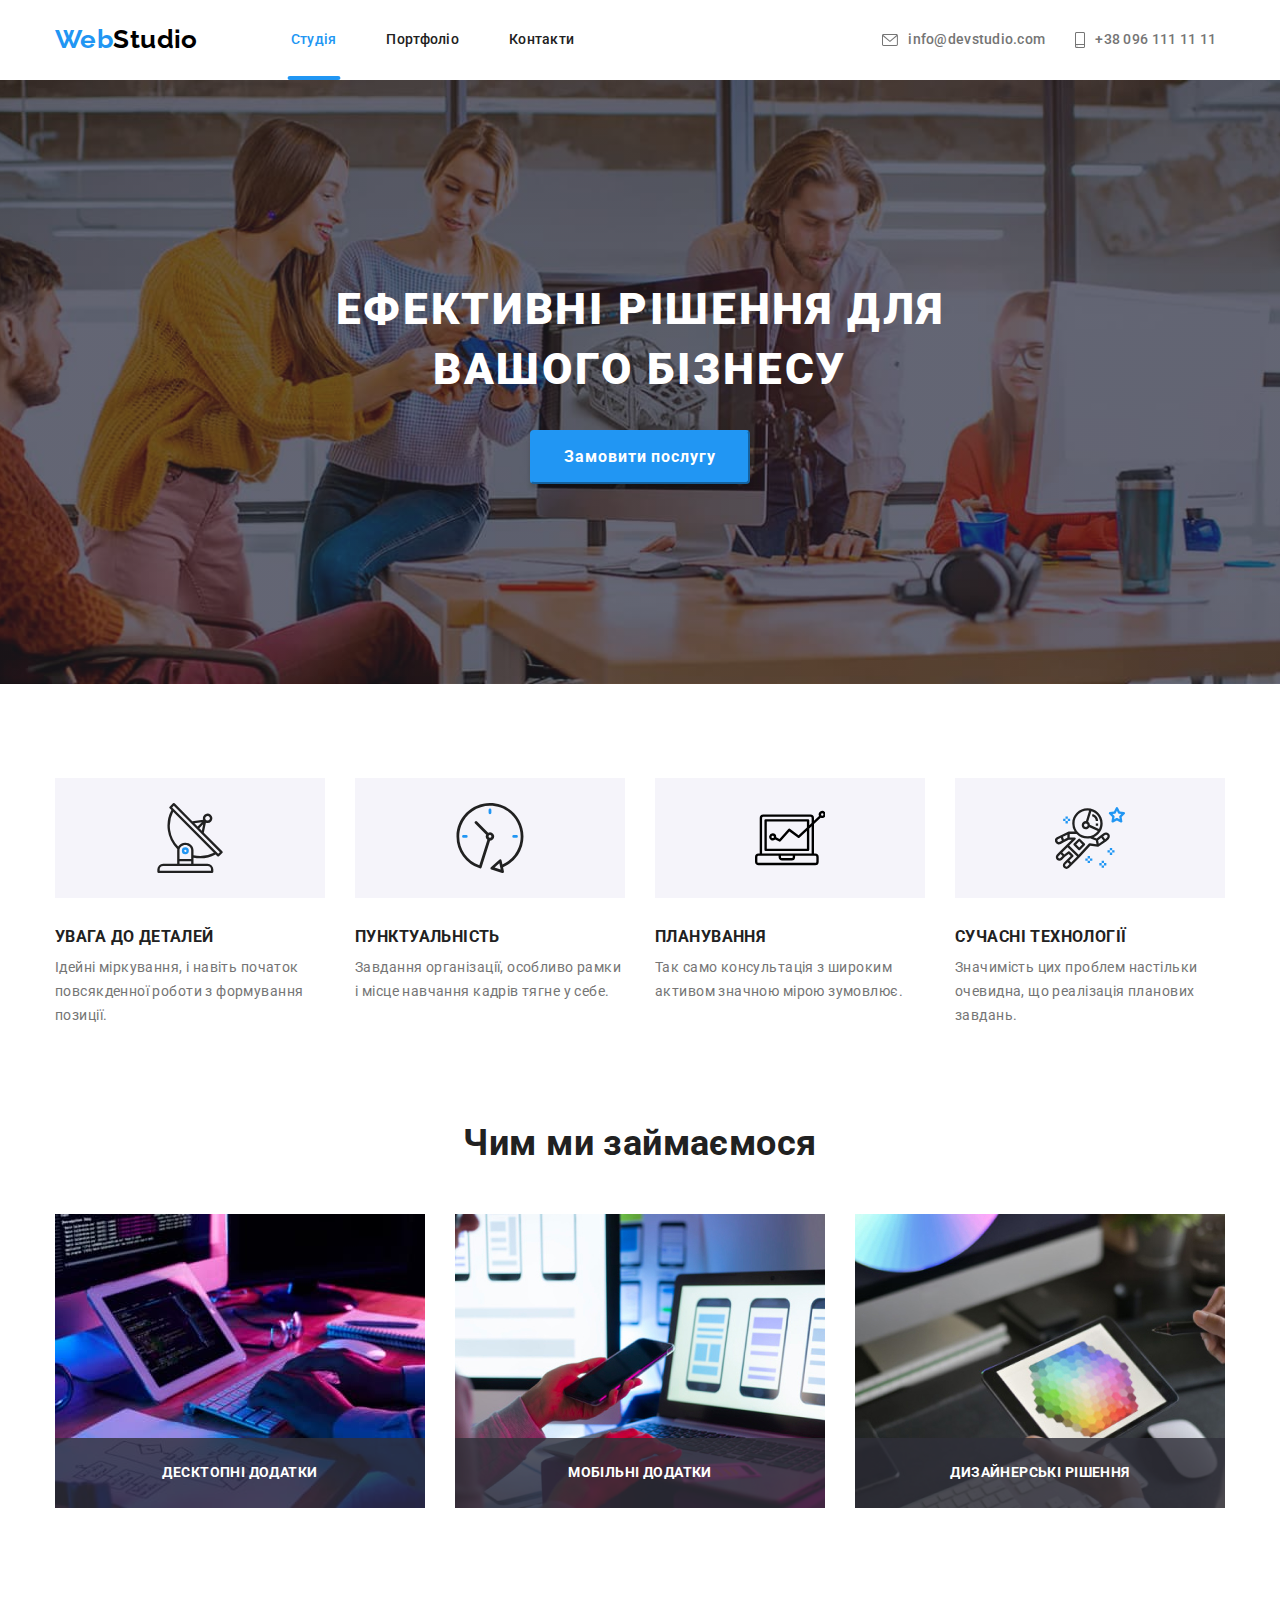
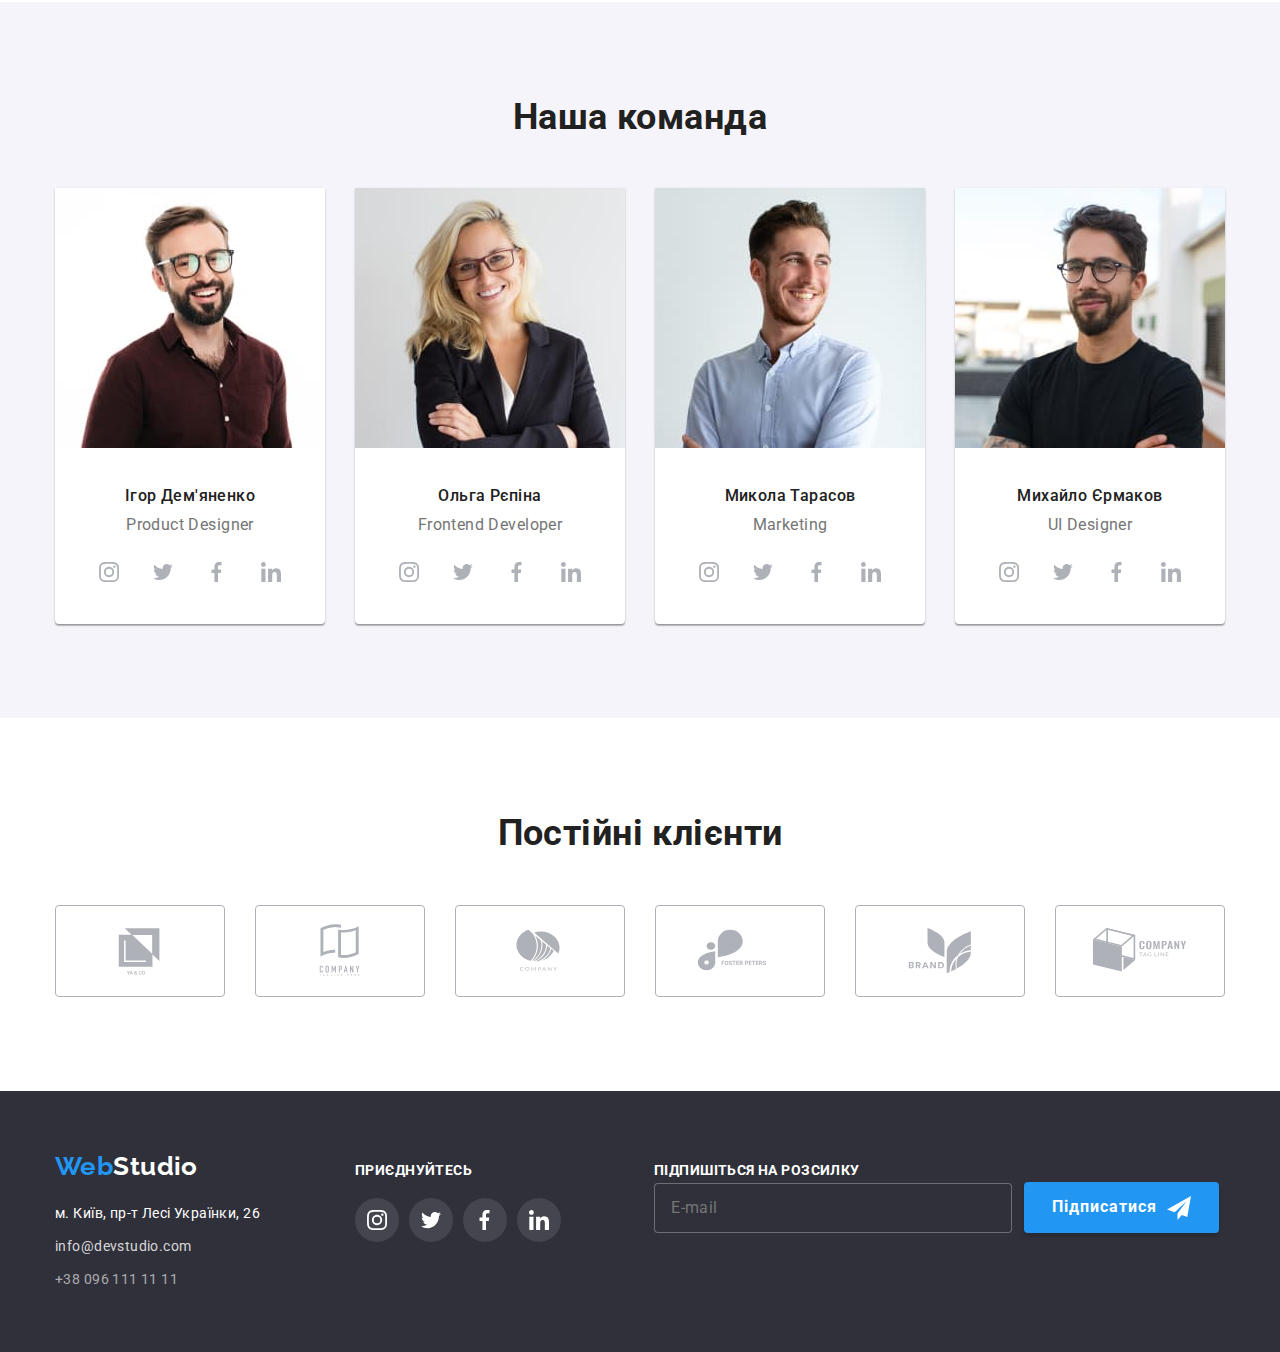
==== commit e0b82d85: "Update index.html" ====
--- a/index.html
+++ b/index.html
@@ -60,7 +60,9 @@
       <section class="section hero">
         <div class="container hero-container">
           <h1 class="hero-title">Ефективні рішення для вашого бізнесу</h1>
-          <button data-modal-open type="button" class="button">Замовити послугу</button>
+          <button data-modal-open type="button" class="button">
+            Замовити послугу
+          </button>
         </div>
       </section>
       <section class="section">
@@ -123,35 +125,44 @@
           <ul class="list work-list">
             <li class="work-list-item">
               <div class="name-photo-thumb">
-                <img class="img"
+                <img
+                  class="img"
                   src="./images/box1.jpg"
                   alt="процес програмування"
                   width="370"
                   height="294"
                 />
-                <div class="name-photo"><h3 class="name-photo-text">ДЕСКТОПНІ ДОДАТКИ</h3></div>
+                <div class="name-photo">
+                  <h3 class="name-photo-text">ДЕСКТОПНІ ДОДАТКИ</h3>
+                </div>
               </div>
             </li>
             <li class="work-list-item">
               <div class="name-photo-thumb">
-                <img class="img"
+                <img
+                  class="img"
                   src="./images/box2.jpg"
                   alt="процес програмування"
                   width="370"
                   height="294"
                 />
-                <div class="name-photo"><h3 class="name-photo-text">МОБІЛЬНІ ДОДАТКИ</h3></div>
+                <div class="name-photo">
+                  <h3 class="name-photo-text">МОБІЛЬНІ ДОДАТКИ</h3>
+                </div>
               </div>
             </li>
             <li class="work-list-item">
               <div class="name-photo-thumb">
-                <img class="img"
+                <img
+                  class="img"
                   src="./images/box3.jpg"
                   alt="процес програмування"
                   width="370"
                   height="294"
                 />
-                <div class="name-photo"><h3 class="name-photo-text">ДИЗАЙНЕРСЬКІ РІШЕННЯ</h3></div>
+                <div class="name-photo">
+                  <h3 class="name-photo-text">ДИЗАЙНЕРСЬКІ РІШЕННЯ</h3>
+                </div>
               </div>
             </li>
           </ul>
@@ -174,33 +185,29 @@
                 <li class="employee-link-item">
                   <a class="employee-link" href="">
                     <svg class="employee-social-icon" width="20" height="20">
-                      <use
-                        href="./images/symbol-defs.svg#icon-instagram"
-                      ></use></svg>
-                  </a>
-                </li>
-                <li class="employee-link-item">
-                  <a class="employee-link" href="">
-                    <svg class="employee-social-icon" width="20" height="20">
-                      <use
-                        href="./images/symbol-defs.svg#icon-twitter"
-                      ></use></svg>
-                  </a>
-                </li>
-                <li class="employee-link-item">
-                  <a class="employee-link" href="">
-                    <svg class="employee-social-icon" width="20" height="20">
-                      <use
-                        href="./images/symbol-defs.svg#icon-facebook"
-                      ></use></svg>
-                  </a>
-                </li>
-                <li class="employee-link-item">
-                  <a class="employee-link" href="">
-                    <svg class="employee-social-icon" width="20" height="20">
-                      <use
-                        href="./images/symbol-defs.svg#icon-linkedin"
-                      ></use></svg>
+                      <use href="./images/symbol-defs.svg#icon-instagram"></use>
+                    </svg>
+                  </a>
+                </li>
+                <li class="employee-link-item">
+                  <a class="employee-link" href="">
+                    <svg class="employee-social-icon" width="20" height="20">
+                      <use href="./images/symbol-defs.svg#icon-twitter"></use>
+                    </svg>
+                  </a>
+                </li>
+                <li class="employee-link-item">
+                  <a class="employee-link" href="">
+                    <svg class="employee-social-icon" width="20" height="20">
+                      <use href="./images/symbol-defs.svg#icon-facebook"></use>
+                    </svg>
+                  </a>
+                </li>
+                <li class="employee-link-item">
+                  <a class="employee-link" href="">
+                    <svg class="employee-social-icon" width="20" height="20">
+                      <use href="./images/symbol-defs.svg#icon-linkedin"></use>
+                    </svg>
                   </a>
                 </li>
               </ul>
@@ -218,33 +225,29 @@
                 <li class="employee-link-item">
                   <a class="employee-link" href="">
                     <svg class="employee-social-icon" width="20" height="20">
-                      <use
-                        href="./images/symbol-defs.svg#icon-instagram"
-                      ></use></svg>
-                  </a>
-                </li>
-                <li class="employee-link-item">
-                  <a class="employee-link" href="">
-                    <svg class="employee-social-icon" width="20" height="20">
-                      <use
-                        href="./images/symbol-defs.svg#icon-twitter"
-                      ></use></svg>
-                  </a>
-                </li>
-                <li class="employee-link-item">
-                  <a class="employee-link" href="">
-                    <svg class="employee-social-icon" width="20" height="20">
-                      <use
-                        href="./images/symbol-defs.svg#icon-facebook"
-                      ></use></svg>
-                  </a>
-                </li>
-                <li class="employee-link-item">
-                  <a class="employee-link" href="">
-                    <svg class="employee-social-icon" width="20" height="20">
-                      <use
-                        href="./images/symbol-defs.svg#icon-linkedin"
-                      ></use></svg>
+                      <use href="./images/symbol-defs.svg#icon-instagram"></use>
+                    </svg>
+                  </a>
+                </li>
+                <li class="employee-link-item">
+                  <a class="employee-link" href="">
+                    <svg class="employee-social-icon" width="20" height="20">
+                      <use href="./images/symbol-defs.svg#icon-twitter"></use>
+                    </svg>
+                  </a>
+                </li>
+                <li class="employee-link-item">
+                  <a class="employee-link" href="">
+                    <svg class="employee-social-icon" width="20" height="20">
+                      <use href="./images/symbol-defs.svg#icon-facebook"></use>
+                    </svg>
+                  </a>
+                </li>
+                <li class="employee-link-item">
+                  <a class="employee-link" href="">
+                    <svg class="employee-social-icon" width="20" height="20">
+                      <use href="./images/symbol-defs.svg#icon-linkedin"></use>
+                    </svg>
                   </a>
                 </li>
               </ul>
@@ -262,33 +265,29 @@
                 <li class="employee-link-item">
                   <a class="employee-link" href="">
                     <svg class="employee-social-icon" width="20" height="20">
-                      <use
-                        href="./images/symbol-defs.svg#icon-instagram"
-                      ></use></svg>
-                  </a>
-                </li>
-                <li class="employee-link-item">
-                  <a class="employee-link" href="">
-                    <svg class="employee-social-icon" width="20" height="20">
-                      <use
-                        href="./images/symbol-defs.svg#icon-twitter"
-                      ></use></svg>
-                  </a>
-                </li>
-                <li class="employee-link-item">
-                  <a class="employee-link" href="">
-                    <svg class="employee-social-icon" width="20" height="20">
-                      <use
-                        href="./images/symbol-defs.svg#icon-facebook"
-                      ></use></svg>
-                  </a>
-                </li>
-                <li class="employee-link-item">
-                  <a class="employee-link" href="">
-                    <svg class="employee-social-icon" width="20" height="20">
-                      <use
-                        href="./images/symbol-defs.svg#icon-linkedin"
-                      ></use></svg>
+                      <use href="./images/symbol-defs.svg#icon-instagram"></use>
+                    </svg>
+                  </a>
+                </li>
+                <li class="employee-link-item">
+                  <a class="employee-link" href="">
+                    <svg class="employee-social-icon" width="20" height="20">
+                      <use href="./images/symbol-defs.svg#icon-twitter"></use>
+                    </svg>
+                  </a>
+                </li>
+                <li class="employee-link-item">
+                  <a class="employee-link" href="">
+                    <svg class="employee-social-icon" width="20" height="20">
+                      <use href="./images/symbol-defs.svg#icon-facebook"></use>
+                    </svg>
+                  </a>
+                </li>
+                <li class="employee-link-item">
+                  <a class="employee-link" href="">
+                    <svg class="employee-social-icon" width="20" height="20">
+                      <use href="./images/symbol-defs.svg#icon-linkedin"></use>
+                    </svg>
                   </a>
                 </li>
               </ul>
@@ -306,33 +305,29 @@
                 <li class="employee-link-item">
                   <a class="employee-link" href="">
                     <svg class="employee-social-icon" width="20" height="20">
-                      <use
-                        href="./images/symbol-defs.svg#icon-instagram"
-                      ></use></svg>
-                  </a>
-                </li>
-                <li class="employee-link-item">
-                  <a class="employee-link" href="">
-                    <svg class="employee-social-icon" width="20" height="20">
-                      <use
-                        href="./images/symbol-defs.svg#icon-twitter"
-                      ></use></svg>
-                  </a>
-                </li>
-                <li class="employee-link-item">
-                  <a class="employee-link" href="">
-                    <svg class="employee-social-icon" width="20" height="20">
-                      <use
-                        href="./images/symbol-defs.svg#icon-facebook"
-                      ></use></svg>
-                  </a>
-                </li>
-                <li class="employee-link-item">
-                  <a class="employee-link" href="">
-                    <svg class="employee-social-icon" width="20" height="20">
-                      <use
-                        href="./images/symbol-defs.svg#icon-linkedin"
-                      ></use></svg>
+                      <use href="./images/symbol-defs.svg#icon-instagram"></use>
+                    </svg>
+                  </a>
+                </li>
+                <li class="employee-link-item">
+                  <a class="employee-link" href="">
+                    <svg class="employee-social-icon" width="20" height="20">
+                      <use href="./images/symbol-defs.svg#icon-twitter"></use>
+                    </svg>
+                  </a>
+                </li>
+                <li class="employee-link-item">
+                  <a class="employee-link" href="">
+                    <svg class="employee-social-icon" width="20" height="20">
+                      <use href="./images/symbol-defs.svg#icon-facebook"></use>
+                    </svg>
+                  </a>
+                </li>
+                <li class="employee-link-item">
+                  <a class="employee-link" href="">
+                    <svg class="employee-social-icon" width="20" height="20">
+                      <use href="./images/symbol-defs.svg#icon-linkedin"></use>
+                    </svg>
                   </a>
                 </li>
               </ul>
@@ -394,7 +389,8 @@
       <div class="container footer-container">
         <div class="address-block">
           <a href="./index.html" class="link logo-second"
-            ><span class="accent">Web</span>Studio</a>
+            ><span class="accent">Web</span>Studio</a
+          >
           <address>
             <ul class="address-list list">
               <li>
@@ -413,7 +409,8 @@
               </li>
               <li>
                 <a href="tel:+380961111111" class="tel link"
-                  >+38 096 111 11 11</a>
+                  >+38 096 111 11 11</a
+                >
               </li>
             </ul>
           </address>
@@ -424,31 +421,29 @@
             <li>
               <a class="join-link" href="">
                 <svg width="20" height="20">
-                  <use
-                    href="./images/symbol-defs.svg#icon-instagram2"
-                  ></use></svg>
+                  <use href="./images/symbol-defs.svg#icon-instagram2"></use>
+                </svg>
               </a>
             </li>
             <li>
               <a class="join-link" href="">
                 <svg width="20" height="20">
-                  <use href="./images/symbol-defs.svg#icon-twitter2"></use></svg>
+                  <use href="./images/symbol-defs.svg#icon-twitter2"></use>
+                </svg>
               </a>
             </li>
             <li>
               <a class="join-link" href="">
                 <svg width="20" height="20">
-                  <use
-                    href="./images/symbol-defs.svg#icon-facebook2"
-                  ></use></svg>
+                  <use href="./images/symbol-defs.svg#icon-facebook2"></use>
+                </svg>
               </a>
             </li>
             <li>
               <a class="join-link" href="">
                 <svg width="20" height="20">
-                  <use
-                    href="./images/symbol-defs.svg#icon-linkedin2"
-                  ></use></svg>
+                  <use href="./images/symbol-defs.svg#icon-linkedin2"></use>
+                </svg>
               </a>
             </li>
           </ul>
@@ -456,85 +451,105 @@
 
         <div class="sign-up">
           <form class="form-sign-up">
-
-              <p class="sign-up-title">ПІДПИШІТЬСЯ НА РОЗСИЛКУ</p>
-              <div class="sign-up-block">
-                <lable for="user-email" class="email-lable"></lable>
-                <input class="sign-up-email" type="email" name="email" id="user-email" placeholder="E-mail">
-                <button type="submit" class="btn-sign-up">Підписатися
-                  <svg class="plane-img" width="24" height="24">
-                    <use href="./images/symbol-defs.svg#plane"></use>
-                  </svg>
-                </button>
-              </div>
+            <label class="sign-up-title" for="user-email">ПІДПИШІТЬСЯ НА РОЗСИЛКУ</label>
+            <div class="sign-up-block">
+              <input
+                class="sign-up-email"
+                type="email"
+                name="email"
+                id="user-email"
+                placeholder="E-mail"
+              />
+              <button type="submit" class="btn-sign-up">
+                Підписатися
+                <svg class="plane-img" width="24" height="24">
+                  <use href="./images/symbol-defs.svg#plane"></use>
+                </svg>
+              </button>
+            </div>
           </form>
-
-      </div>
-
+        </div>
       </div>
     </footer>
 
-    <div data-modal  class="backdrop is-hidden">
+    <div data-modal class="backdrop is-hidden">
       <div class="modal">
         <button class="close-button" data-modal-close>
           <svg class="cross" width="11" height="11">
             <use href="./images/symbol-defs.svg#icon-cross"></use>
           </svg>
         </button>
-        
 
         <div class="form-container">
           <form class="user-information">
-              <h2 class="form-title">Залиште свої дані, ми вам передзвонимо</h2>
-
-              <label class="personal-inf">Ім'я
+            <h2 class="form-title">Залиште свої дані, ми вам передзвонимо</h2>
+
+            <label class="personal-inf"
+              >Ім'я
               <div class="decor">
-              <input type="text" class="personal-data" name="user-name" autofocus>
-              <svg class="modal-icon" width="18" height="18">
+                <input
+                  type="text"
+                  class="personal-data"
+                  name="user-name"
+                  autofocus
+                />
+                <svg class="modal-icon" width="12" height="12">
                   <use href="./images/symbol-defs.svg#icon-human"></use>
-              </svg>
-              </div>
-              </label>
-
-              <label class="personal-inf">Телефон
+                </svg>
+              </div>
+            </label>
+
+            <label class="personal-inf"
+              >Телефон
               <div class="decor">
-              <input type="tel" name="user-tel" class="personal-data">
-              <svg class="modal-icon" width="18" height="18">
+                <input type="tel" name="user-tel" class="personal-data" />
+                <svg class="modal-icon" width="12" height="12">
                   <use href="./images/symbol-defs.svg#icon-phone"></use>
-              </svg>
-              </div>
-              </label>
-
-              <label class="personal-inf">Пошта
+                </svg>
+              </div>
+            </label>
+
+            <label class="personal-inf"
+              >Пошта
               <div class="decor">
-              <input type="email" name="user-email" class="personal-data">
-              <svg class="modal-icon" width="18" height="18">
+                <input type="email" name="user-email" class="personal-data" />
+                <svg class="modal-icon" width="12" height="12">
                   <use href="./images/symbol-defs.svg#icon-mail"></use>
-              </svg>
-              </div>
-              </label>
-
-              <label class="personal-inf">Коментар
-              <textarea name="comments" id="user-comment"  rows="10" placeholder="Введіть текст" class="personal-data text-comment"></textarea>
-              </label>
-
-              <label class="agreement">
-              <input type="checkbox" class="user-agreement" name="user-agreement" value="submit">
-              
-              <svg class="agreement-img">
-                  <use href="./images/symbol-defs.svg#icon-square" width="16" height="15"></use>
-              </svg>
-              <span class="agreement-img-before"></span>
-              <p class="agreement-input">Погоджуюся з розсилкою та приймаю <a href="" class="agreement-link">Умови договору</a> </p>
-              </label>
-
-              <button type="submit" class="btn-send">Відправити</button>
-
-
+                </svg>
+              </div>
+            </label>
+            <label class="personal-inf"
+              >Коментар
+              <textarea
+                name="comments"
+                id="user-comment"
+                rows="10"
+                placeholder="Введіть текст"
+                class="personal-data comment"
+              ></textarea>
+            </label>
+
+            <label class="agreement">
+              <input
+                type="checkbox"
+                class="user-agreement"
+                name="user-agreement"
+                value="submit"
+              />
+              <span class="agreement-img-before">
+                <svg class="agreement-img" width="16" height="15">
+                  <use href="./images/symbol-defs.svg#icon-check"></use>
+                </svg>
+              </span>
+
+              <p class="agreement-input">
+                Погоджуюся з розсилкою та приймаю
+                <a href="" class="agreement-link">Умови договору</a>
+              </p>
+            </label>
+            <button type="submit" class="btn-send">Відправити</button>
           </form>
-          </div>
-
-
+        </div>
       </div>
     </div>
     <script src="./js/modal.js"></script>
--- a/css/styles.css
+++ b/css/styles.css
@@ -256,7 +256,7 @@
 }
 
 .btn-sign-up {
-  background: var(--accent-color);
+  background-color: var(--accent-color);
   box-shadow: 0px 4px 4px rgba(0, 0, 0, 0.15);
   border: none;
   border-radius: 4px;
@@ -270,17 +270,17 @@
   color: var(--primary-white-color);
   padding: 10px 28px;
   margin-left: 12px;
+  transition: background-color 250ms cubic-bezier(0.4, 0, 0.2, 1);
+}
+.btn-sign-up:hover,
+.btn-sign-up:focus {
+  background-color: var(--hover-button-color);
 }
 .plane-img {
   margin-left: 10px;
 }
-/* 
-.sign-up-email,
-.btn-sign-up {
-  display: block;
-} */
-
-.sign-up-block{
+
+.sign-up-block {
   display: flex;
   align-items: center;
 
@@ -300,8 +300,14 @@
   font-size: 16px;
   line-height: 1.25;
   letter-spacing: 0.03em;
-
   color: rgba(255, 255, 255, 0.6);
+  transition: border 250ms cubic-bezier(0.4, 0, 0.2, 1);
+}
+.sign-up-email:hover,
+.sign-up-email:focus {
+  border: 1px solid var(--accent-color);
+  outline: 0;
+  outline-offset: 0;
 }
 /* main page */
 
@@ -668,20 +674,22 @@
   width: 100%;
   height: 100%;
   background-color: rgba(0, 0, 0, 0.2);
+  transition-property: opacity, visibility;
+  transition-duration: 250ms;
+  transition-timing-function: cubic-bezier(0.4, 0, 0.2, 1);
 }
 .backdrop.is-hidden {
   opacity: 0;
   pointer-events: none;
   visibility: hidden;
 }
-
 .modal {
   position: absolute;
   top: 50%;
   left: 50%;
   transform: translate(-50%, -50%) scaleX(1);
-  min-width: 528px;
-  min-height: 581px;
+  width: 528px;
+  height: 581px;
   background-color: rgba(255, 255, 255, 1);
   transition: transform 250ms cubic-bezier(0.4, 0, 0.2, 1);
 }
@@ -701,39 +709,157 @@
   align-items: center;
   justify-content: center;
   transition: border 250ms cubic-bezier(0.4, 0, 0.2, 1);
-  
-}
-.close-button:hover,
-.close-button:focus {
-  border: 1px solid var(--accent-color);
-}
+}
+
 .cross {
   fill: var(--black-for-logo);
-}
-
+  transition: fill 250ms cubic-bezier(0.4, 0, 0.2, 1);
+}
+.close-button:hover .cross {
+  fill: var(--accent-color);
+}
 .form-container {
   padding: 40px;
-  
-}
-
-.user-information {
-  text-align: center;
-justify-content: center;
-}
+}
+.form-title {
+  margin-bottom: 12px;
+  font-weight: 700;
+  font-size: 20px;
+  line-height: 1.15;
+  text-align: center;
+  letter-spacing: 0.03em;
+  color: var(--title-text-color);
+}
+.personal-inf {
+  font-weight: 400;
+  font-size: 12px;
+  line-height: 1.17;
+
+  letter-spacing: 0.01em;
+  color: var(--primary-text-color);
+}
+.personal-data {
+  width: 448px;
+  height: 40px;
+  border: 1px solid rgba(33, 33, 33, 0.2);
+  border-radius: 4px;
+  padding-left: 42px;
+  transition: border 250ms cubic-bezier(0.4, 0, 0.2, 1);
+  color: #000;
+}
+.personal-data:focus {
+  outline: 0;
+  outline-offset: 0;
+  border: 1px solid var(--accent-color);
+}
+.decor {
+  position: relative;
+}
+.modal-icon {
+  position: absolute;
+  top: 11px;
+  left: 12px;
+  fill: #000;
+  transition: fill 250ms cubic-bezier(0.4, 0, 0.2, 1);
+}
+.personal-data:focus + .modal-icon {
+  fill: var(--accent-color);
+}
+.personal-data.comment {
+  display: flex;
+  flex-direction: column;
+  resize: none;
+  height: 120px;
+  padding: 12px 16px;
+  font-style: normal;
+  font-weight: 400;
+  font-size: 12px;
+  line-height: 1.17;
+  letter-spacing: 0.01em;
+  margin-bottom: 20px;
+  color: #000;
+}
+.comment::placeholder {
+  color: rgba(117, 117, 117, 0.5);
+  font-weight: 400;
+  font-size: 12px;
+  line-height: 14px;
+  letter-spacing: 0.01em;
+  opacity: 1;
+}
+.user-agreement {
+  position: absolute;
+  white-space: nowrap;
+  width: 1px;
+  height: 1px;
+  overflow: hidden;
+  border: 0;
+  padding: 0;
+  clip: rect(0 0 0 0);
+  clip-path: inset(50%);
+  margin: -1px;
+}
+
+.agreement {
+  display: flex;
+  align-items: center;
+  justify-content: center;
+  margin-bottom: 30px;
+}
+.agreement-input {
+  display: inline-block;
+  font-weight: 400;
+  font-size: 14px;
+  line-height: 1.71;
+  letter-spacing: 0.03em;
+  color: var(--primary-text-color);
+  margin-left: 9px;
+}
+
+.agreement-img-before {
+  position: relative;
+  display: inline-block;
+  width: 16px;
+  height: 15px;
+  border: 1px solid #000;
+  border-radius: 2px;
+  transition: border-color 250ms cubic-bezier(0.4, 0, 0.2, 1),
+    background-color 250ms cubic-bezier(0.4, 0, 0.2, 1);
+  box-sizing: content-box;
+}
+
+.agreement-img {
+  position: absolute;
+  top: 0px;
+  left: 0px;
+  display: flex;
+}
+
+.user-agreement:checked + .agreement-img-before {
+  background-color: var(--accent-color);
+  border-color: var(--accent-color);
+}
+
 .btn-send {
-  background: var(--accent-color);
-box-shadow: 0px 4px 4px rgba(0, 0, 0, 0.15);
-border-radius: 4px;
-border: none;
-padding: 10px 52px;
-display: flex;
-align-items: center;
-text-align: center;
-color: var(--primary-white-color);
-font-weight: 700;
-font-size: 16px;
-line-height: 1.88;
-letter-spacing: 0.06em;
-margin-left: auto;
-margin-right: auto;
-}+  background-color: var(--accent-color);
+  box-shadow: 0px 4px 4px rgba(0, 0, 0, 0.15);
+  border-radius: 4px;
+  border: none;
+  padding: 10px 52px;
+  display: flex;
+  align-items: center;
+  text-align: center;
+  color: var(--primary-white-color);
+  font-weight: 700;
+  font-size: 16px;
+  line-height: 1.88;
+  letter-spacing: 0.06em;
+  margin-left: auto;
+  margin-right: auto;
+  transition: background-color 250ms cubic-bezier(0.4, 0, 0.2, 1);
+}
+
+.btn-send:hover,
+.btn-send:focus {
+  background-color: var(--hover-button-color);
+}
